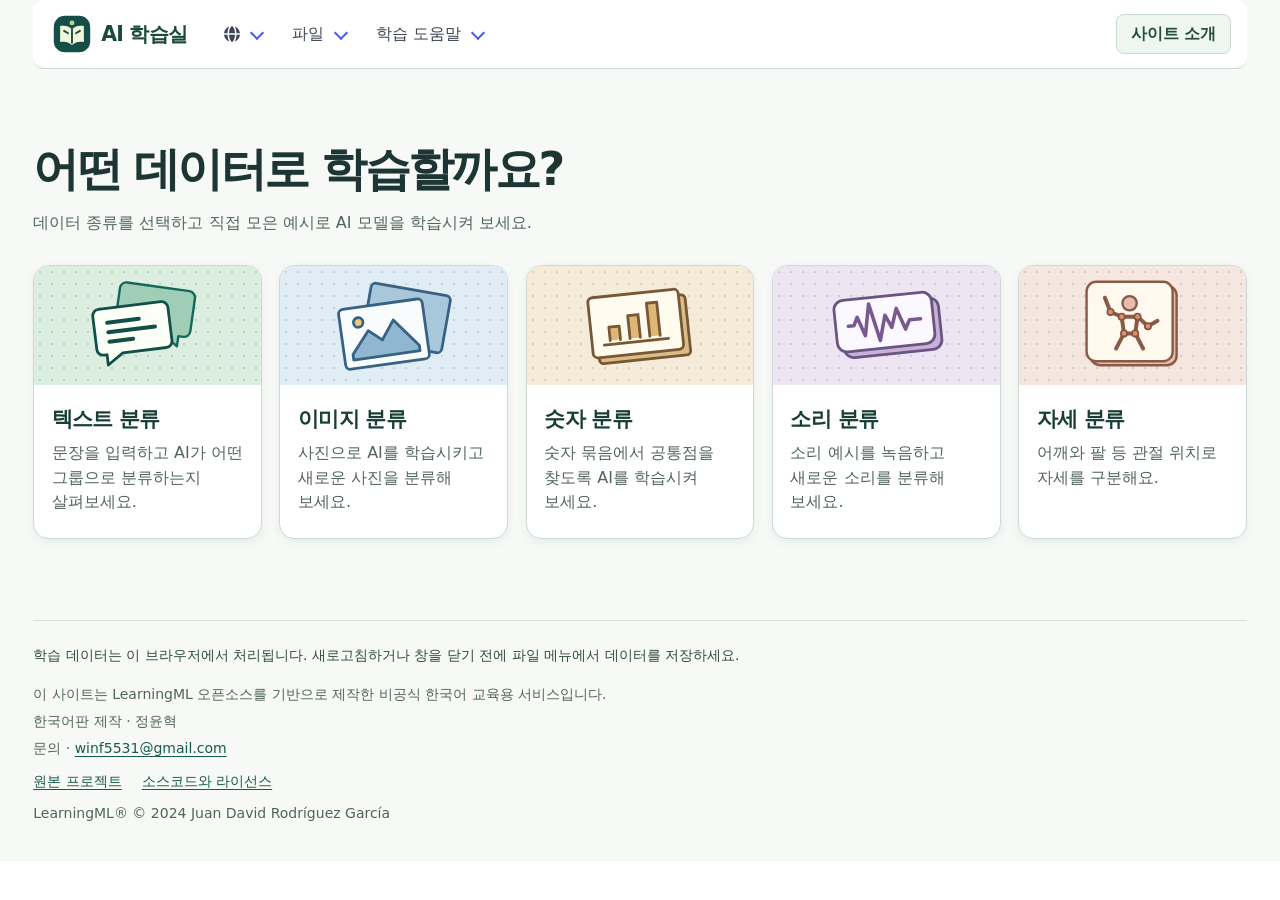
==== index.html @ f46e2908 "Add browser-based pose classification to AI classroom" ====
<!doctype html>
<html lang="ko" data-theme="light">
  <head>
    <meta charset="UTF-8">
    <base href="./">
    <link rel="icon" type="image/svg+xml" href="images/classroom-mark.svg">
    <meta name="viewport" content="width=device-width, initial-scale=1">
    <meta name="theme-color" content="#164f47">
    <title>AI 학습실</title>
    <style>
      html, body { min-height: 100%; margin: 0; background: #f7f9f6; }
      body { font-family: system-ui, "Malgun Gothic", sans-serif; color: #243c32; }
      lml-app { display: block; }
    </style>
    <script type="module" crossorigin src="./assets/index-Cslq-zfS.js"></script>
  </head>
  <body><lml-app></lml-app></body>
</html>
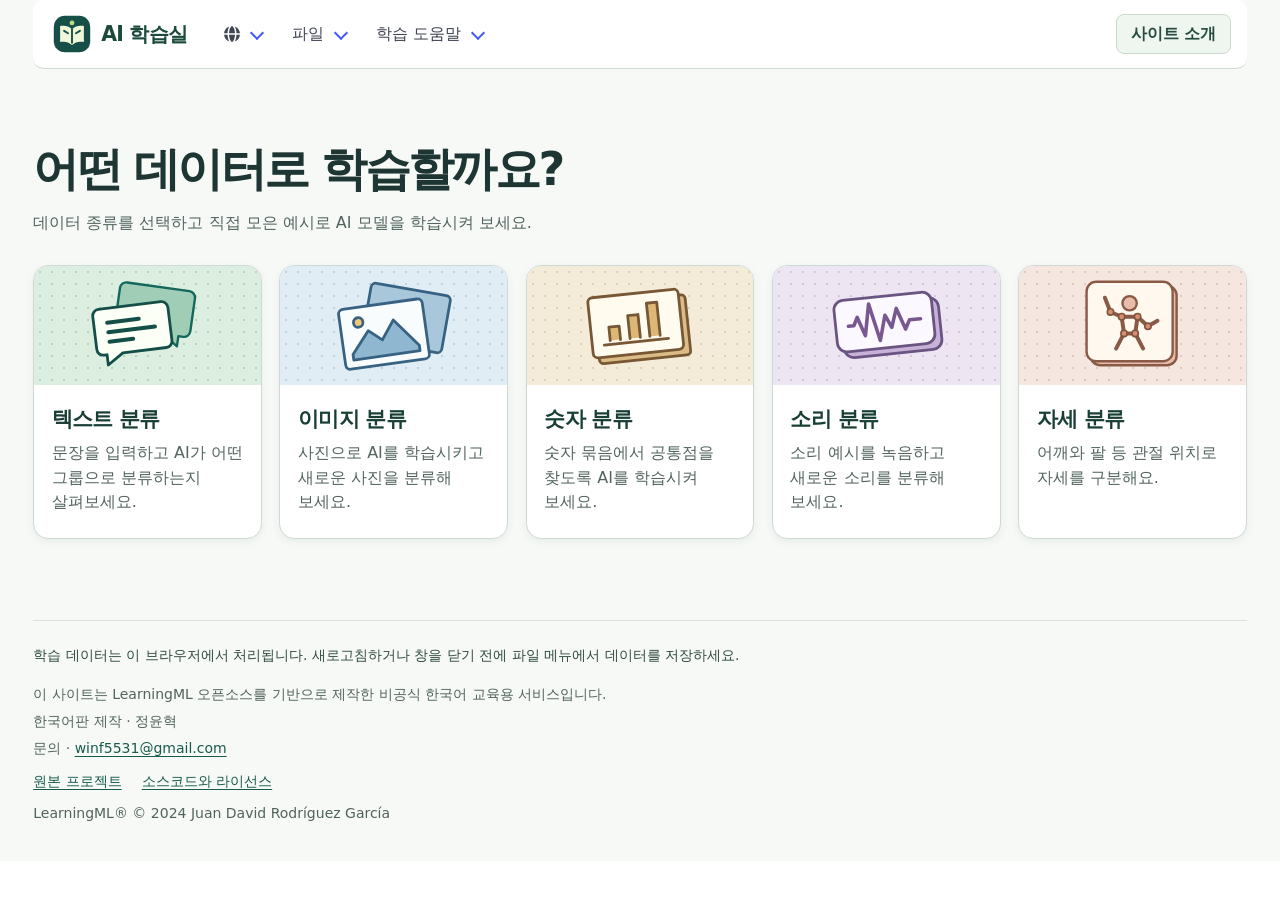
==== commit 58264a62: "Label pose capture clearly in the Korean classroom" ====
--- a/index.html
+++ b/index.html
@@ -12,7 +12,7 @@
       body { font-family: system-ui, "Malgun Gothic", sans-serif; color: #243c32; }
       lml-app { display: block; }
     </style>
-    <script type="module" crossorigin src="./assets/index-Cslq-zfS.js"></script>
+    <script type="module" crossorigin src="./assets/index-BICFVCpH.js"></script>
   </head>
   <body><lml-app></lml-app></body>
 </html>
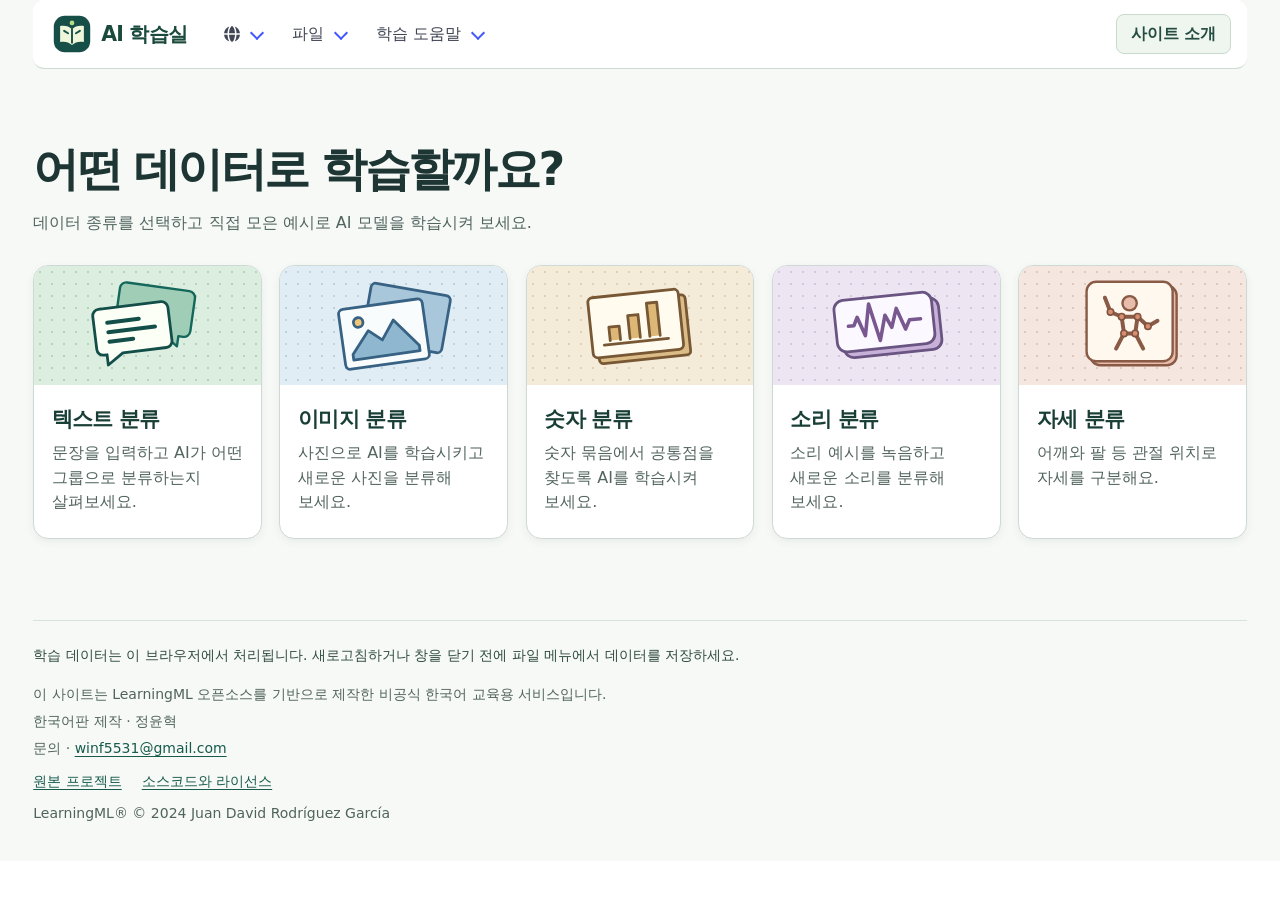
==== commit 6885e744: "Select the physical LG webcam for pose capture and allow camera switching" ====
--- a/index.html
+++ b/index.html
@@ -12,7 +12,7 @@
       body { font-family: system-ui, "Malgun Gothic", sans-serif; color: #243c32; }
       lml-app { display: block; }
     </style>
-    <script type="module" crossorigin src="./assets/index-BICFVCpH.js"></script>
+    <script type="module" crossorigin src="./assets/index-CK1L2tJx.js"></script>
   </head>
   <body><lml-app></lml-app></body>
 </html>
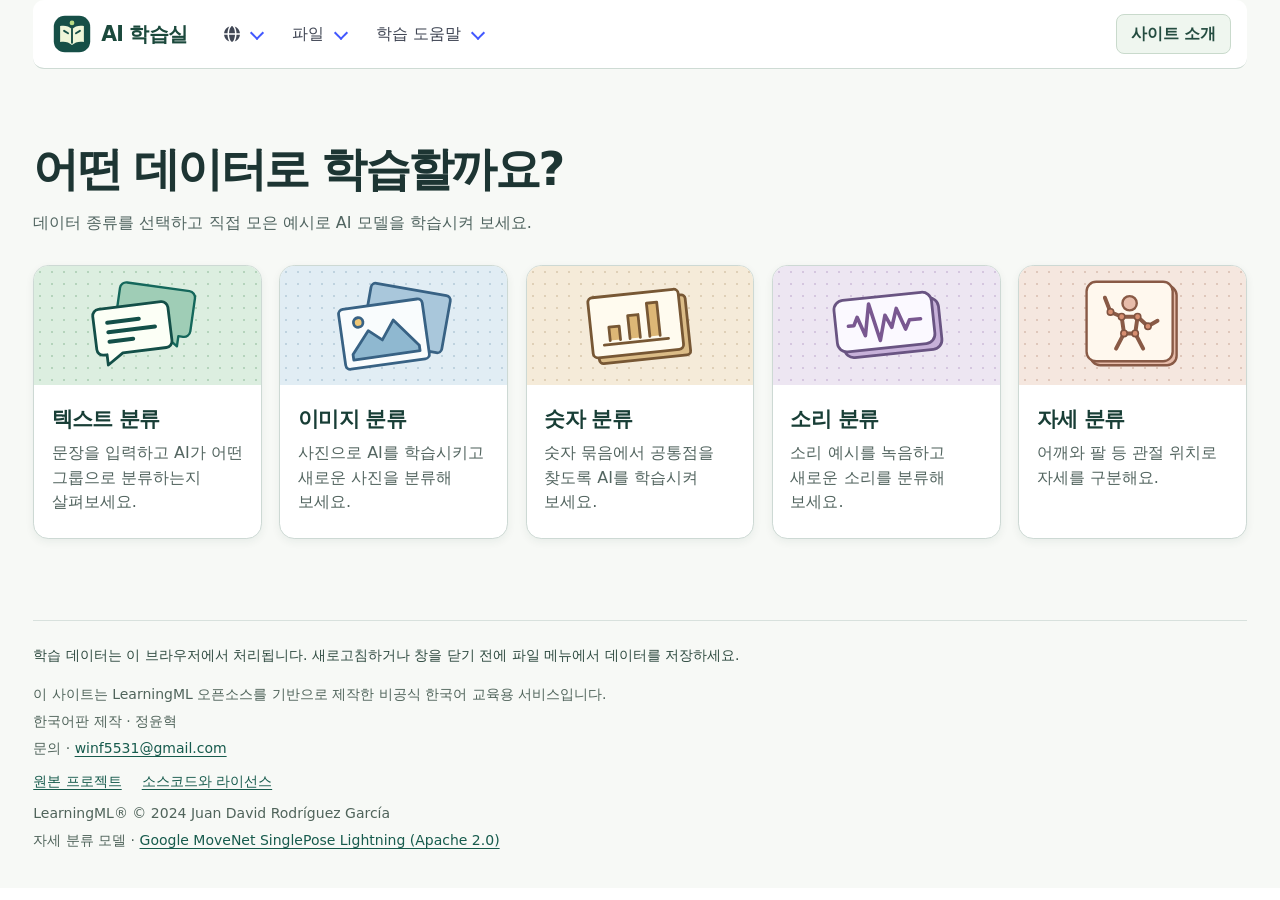
==== commit be6c95b9: "Improve lesson card spacing and credit MoveNet on the home page" ====
--- a/index.html
+++ b/index.html
@@ -12,7 +12,7 @@
       body { font-family: system-ui, "Malgun Gothic", sans-serif; color: #243c32; }
       lml-app { display: block; }
     </style>
-    <script type="module" crossorigin src="./assets/index-CK1L2tJx.js"></script>
+    <script type="module" crossorigin src="./assets/index-DYE0VVIv.js"></script>
   </head>
   <body><lml-app></lml-app></body>
 </html>
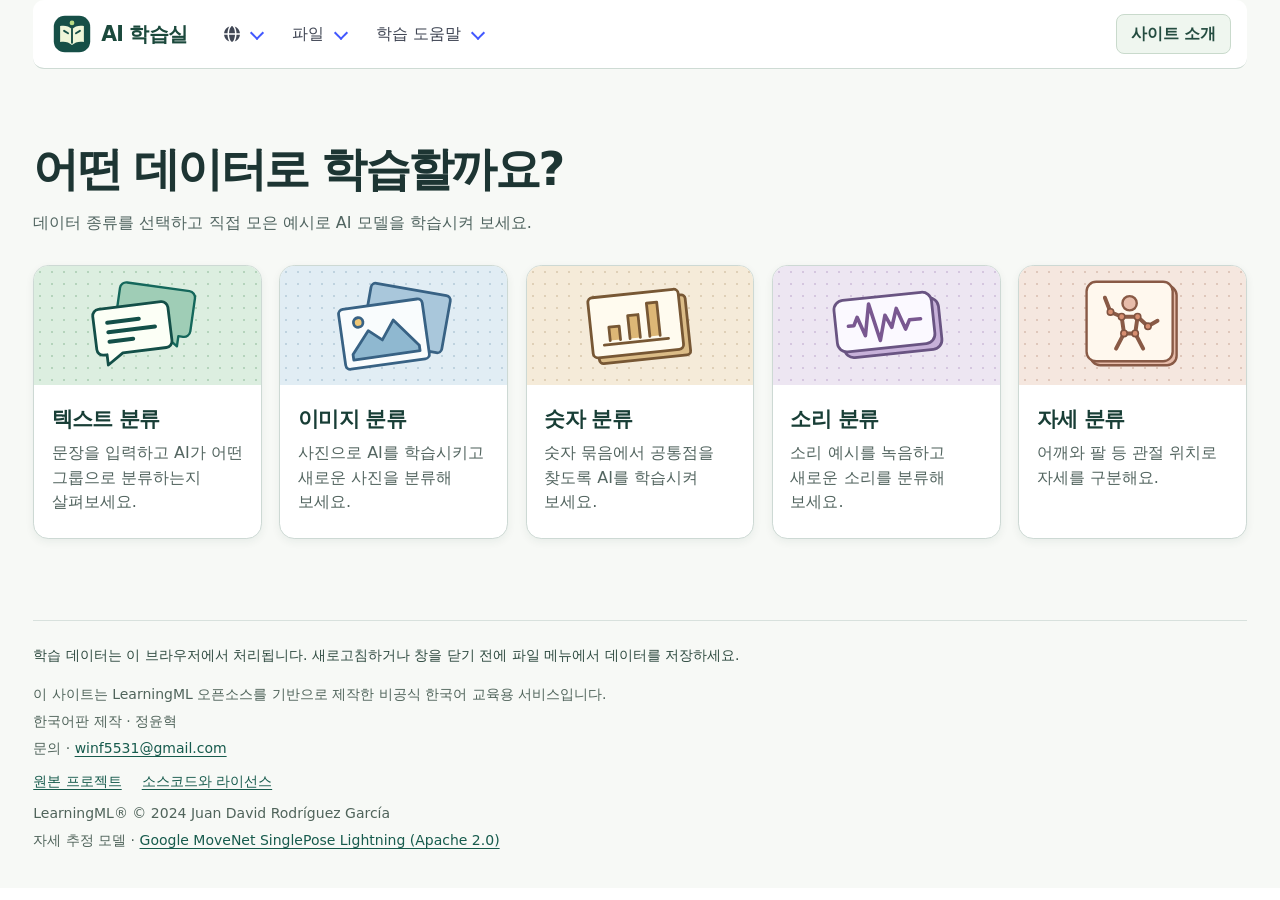
==== commit 4b5f7987: "Identify MoveNet as the pose estimation model in the footer" ====
--- a/index.html
+++ b/index.html
@@ -12,7 +12,7 @@
       body { font-family: system-ui, "Malgun Gothic", sans-serif; color: #243c32; }
       lml-app { display: block; }
     </style>
-    <script type="module" crossorigin src="./assets/index-DYE0VVIv.js"></script>
+    <script type="module" crossorigin src="./assets/index-BreUDpO2.js"></script>
   </head>
   <body><lml-app></lml-app></body>
 </html>
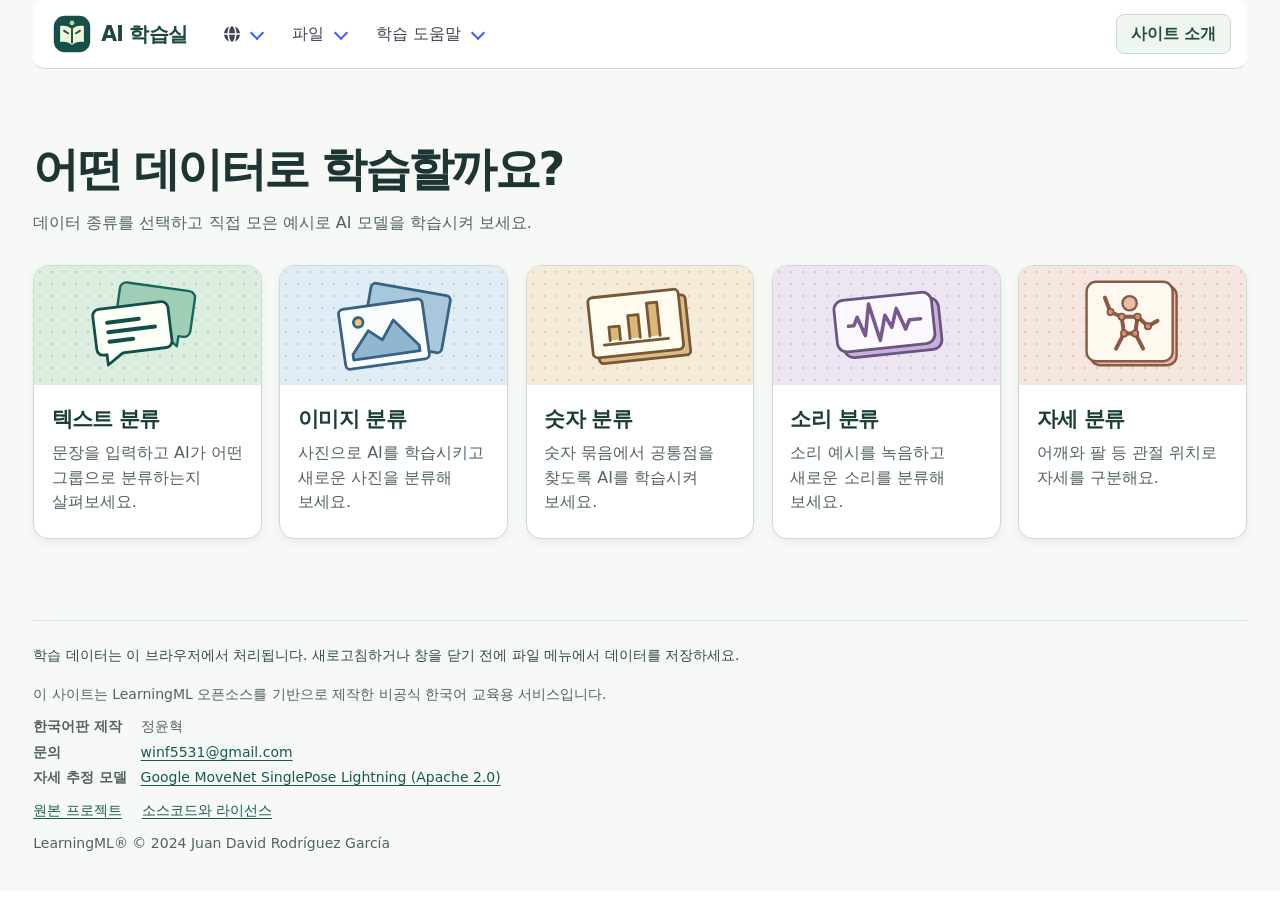
==== commit a40ae0c0: "Use natural Korean phrasing and clearer attribution across the classroom" ====
--- a/index.html
+++ b/index.html
@@ -12,7 +12,7 @@
       body { font-family: system-ui, "Malgun Gothic", sans-serif; color: #243c32; }
       lml-app { display: block; }
     </style>
-    <script type="module" crossorigin src="./assets/index-BreUDpO2.js"></script>
+    <script type="module" crossorigin src="./assets/index-DYu_wTfh.js"></script>
   </head>
   <body><lml-app></lml-app></body>
 </html>
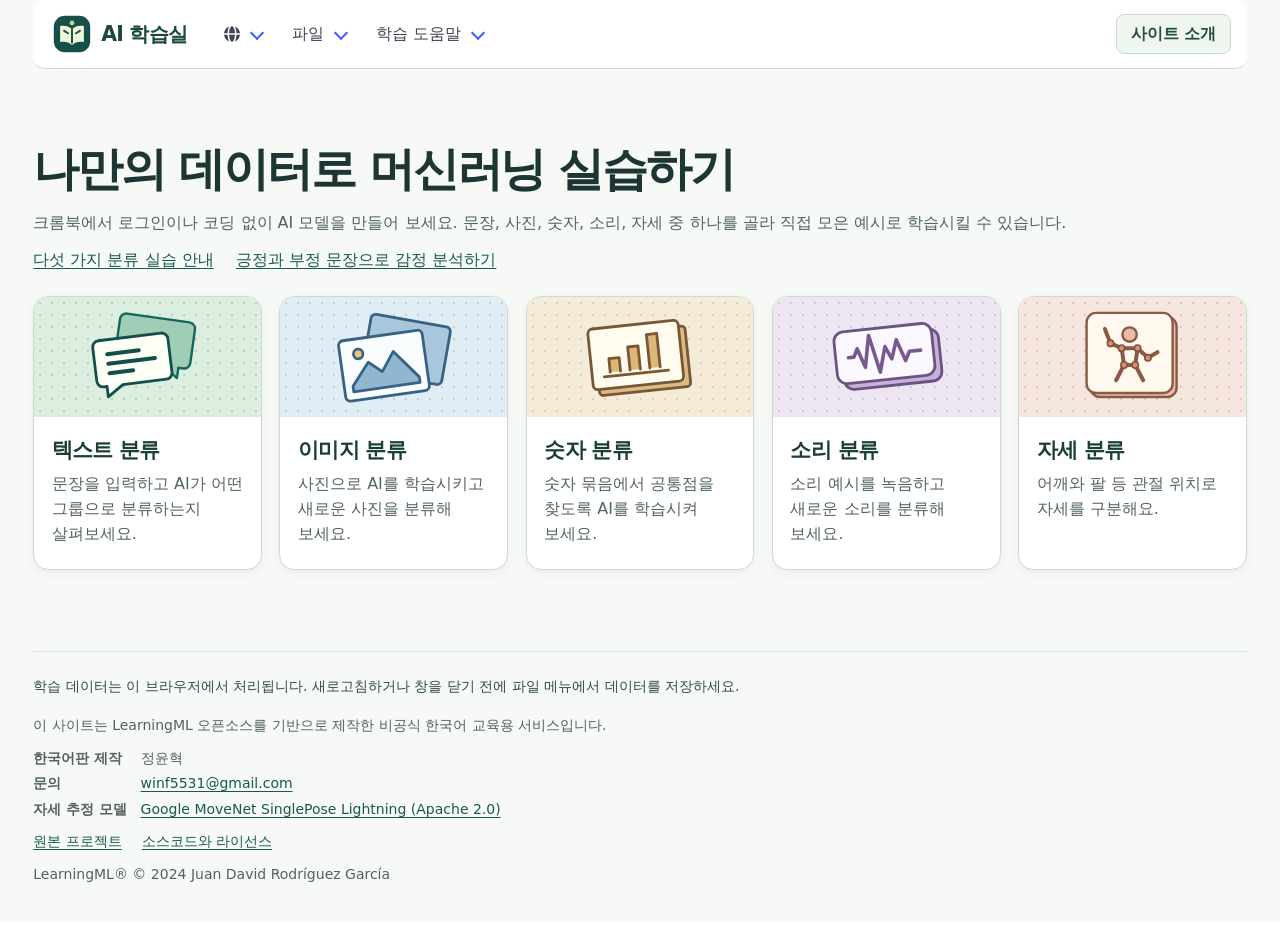
==== commit 1300331a: "Publish searchable classroom lessons, sitemap and Search Console verification" ====
--- a/index.html
+++ b/index.html
@@ -6,13 +6,34 @@
     <link rel="icon" type="image/svg+xml" href="images/classroom-mark.svg">
     <meta name="viewport" content="width=device-width, initial-scale=1">
     <meta name="theme-color" content="#164f47">
-    <title>AI 학습실</title>
+    <title>AI 학습실 | 로그인 없이 쓰는 머신러닝 실습 사이트</title>
+    <meta name="description" content="크롬북에서 코딩 없이 AI를 학습시켜 보세요. 문장, 사진, 숫자, 소리, 자세를 분류하고 새 데이터로 예측 결과를 확인하는 학생용 머신러닝 실습 사이트입니다.">
+    <link rel="canonical" href="https://xn--ai-s05j7fz88f.kr/">
     <style>
       html, body { min-height: 100%; margin: 0; background: #f7f9f6; }
       body { font-family: system-ui, "Malgun Gothic", sans-serif; color: #243c32; }
       lml-app { display: block; }
+      .home-intro { max-width: 78rem; margin: 0 auto 1.5rem; color: #1d3533; }
+      .home-intro h1 { margin: 0; font-size: clamp(1.8rem, 3.6vw, 2.9rem); font-weight: 750; line-height: 1.24; letter-spacing: -.045em; }
+      .home-intro p { margin: .75rem 0; color: #506460; line-height: 1.65; }
+      .home-intro nav { display: flex; flex-wrap: wrap; gap: .35rem 1.4rem; }
+      .home-intro a { color: #175b4d; text-decoration: underline; text-underline-offset: .2em; }
+      lml-app:not(:defined) { padding: 2rem max(1.25rem, 4vw); }
     </style>
-    <script type="module" crossorigin src="./assets/index-DYu_wTfh.js"></script>
+    <script type="module" crossorigin src="./assets/index-DfP-GMQ8.js"></script>
+    <meta name="google-site-verification" content="pIS2Qbg-Ww6OFKiyYR4LNjD204rDV6uSbASALe9HTW8">
   </head>
-  <body><lml-app></lml-app></body>
+  <body>
+    <lml-app>
+      <header class="home-intro" slot="home-intro">
+        <h1>나만의 데이터로 머신러닝 실습하기</h1>
+        <p>크롬북에서 로그인이나 코딩 없이 AI 모델을 만들어 보세요. 문장, 사진, 숫자, 소리, 자세 중 하나를 골라 직접 모은 예시로 학습시킬 수 있습니다.</p>
+        <nav aria-label="수업 안내">
+          <a href="guide.html">다섯 가지 분류 실습 안내</a>
+          <a href="text-classification.html">긍정과 부정 문장으로 감정 분석하기</a>
+        </nav>
+        <noscript><p>학습과 예측을 시작하려면 브라우저에서 자바스크립트를 켜세요.</p></noscript>
+      </header>
+    </lml-app>
+  </body>
 </html>
